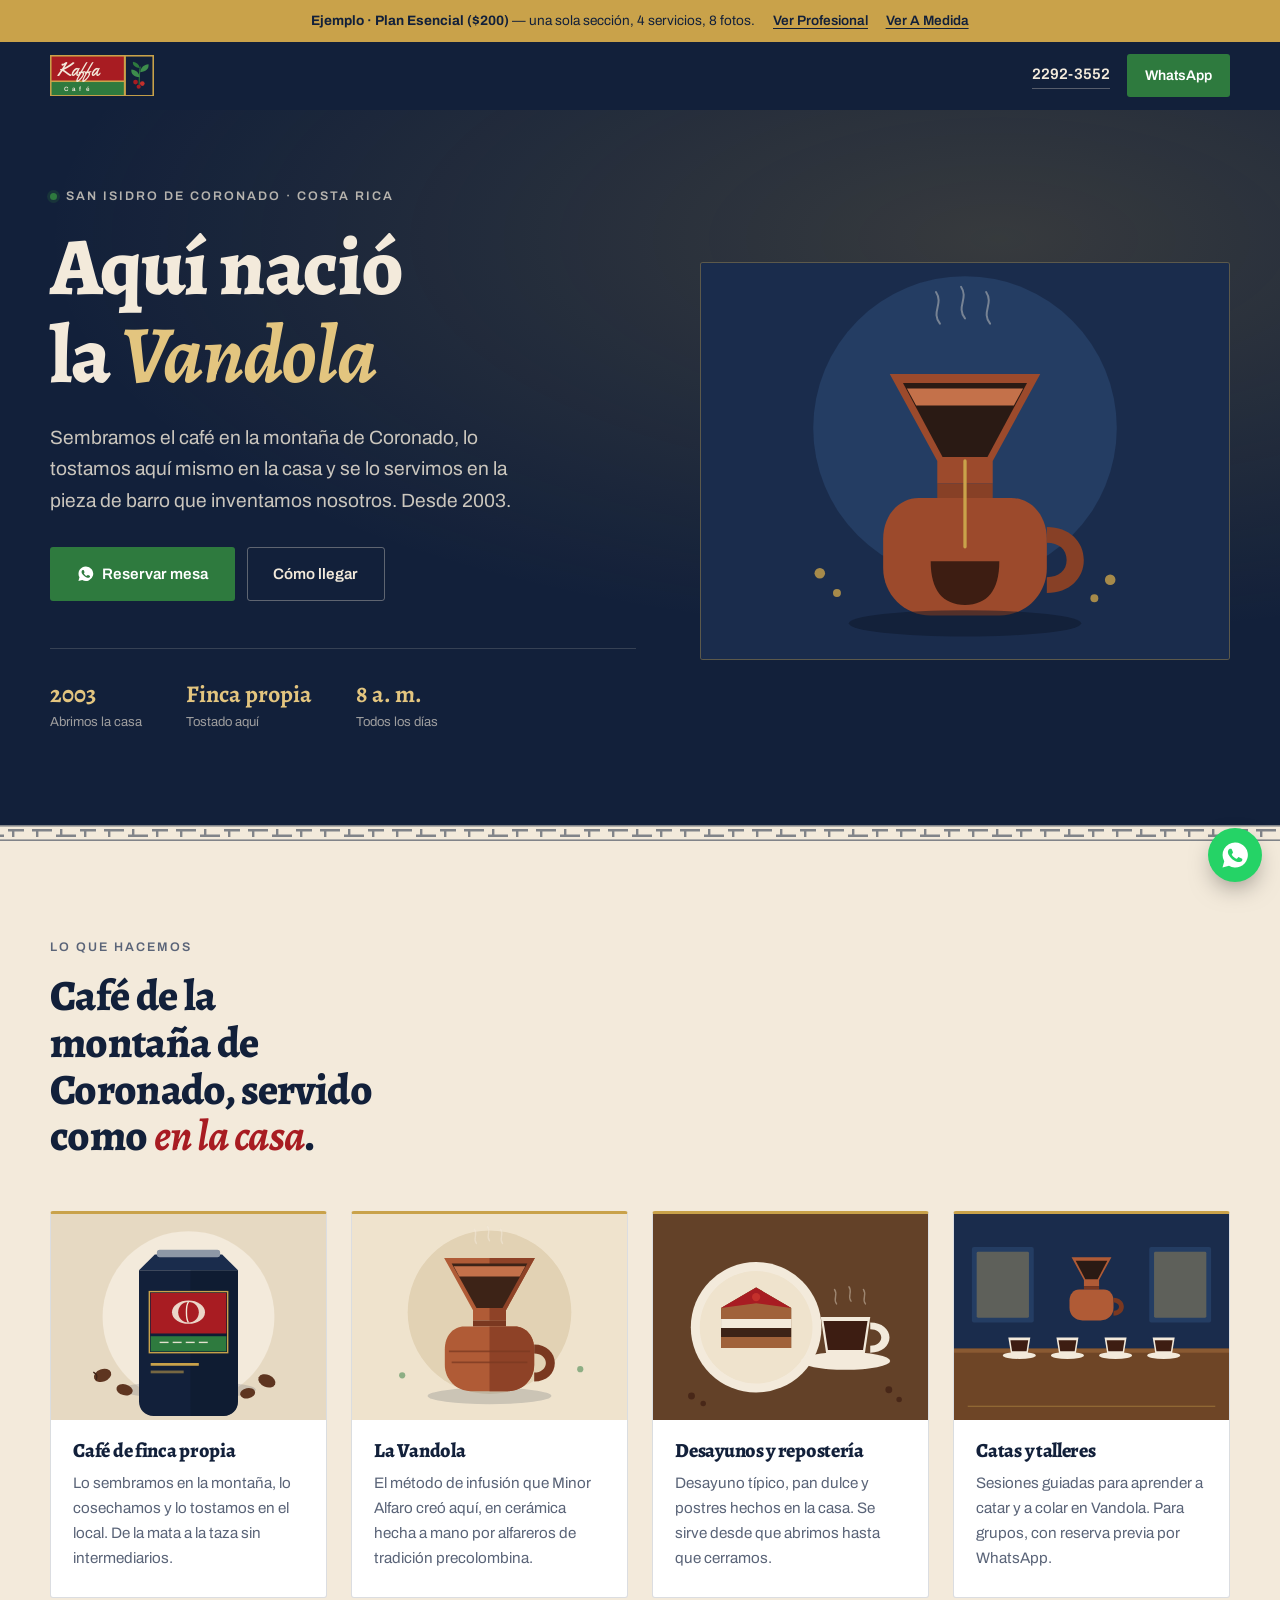
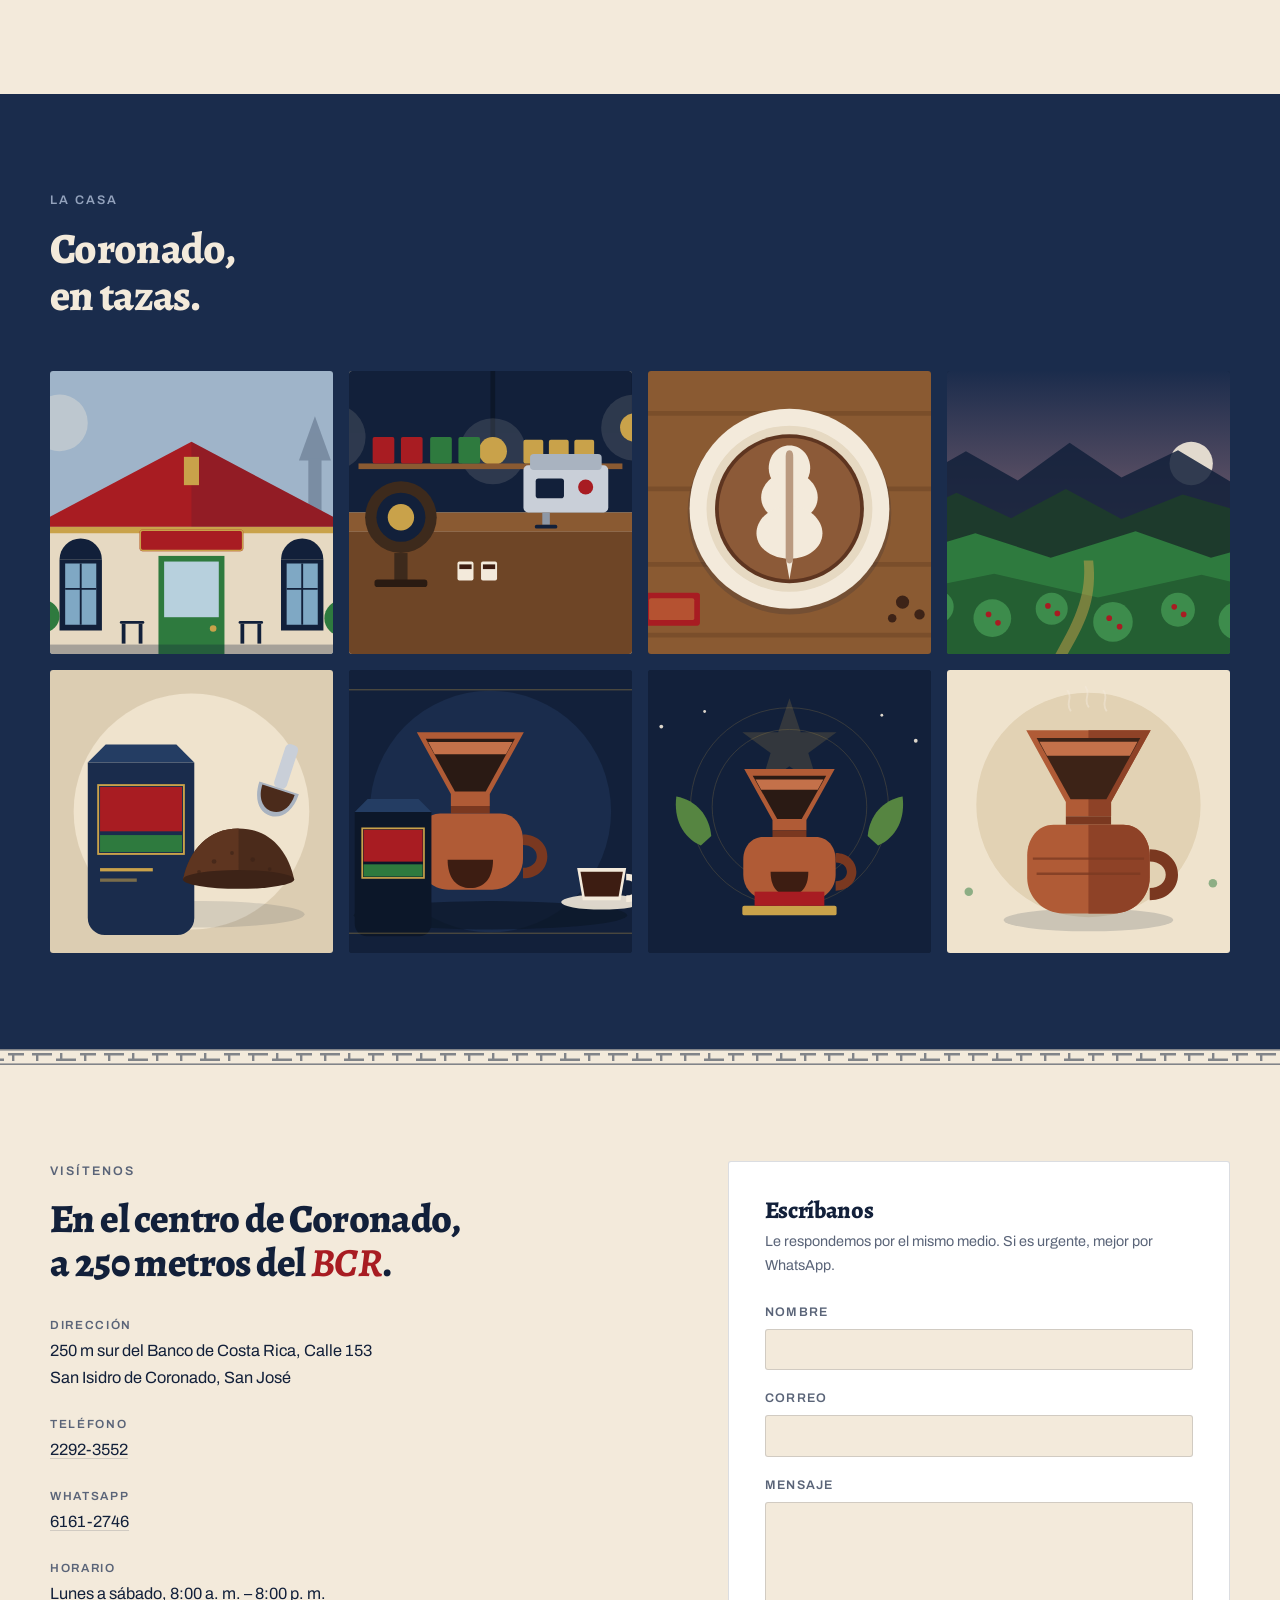
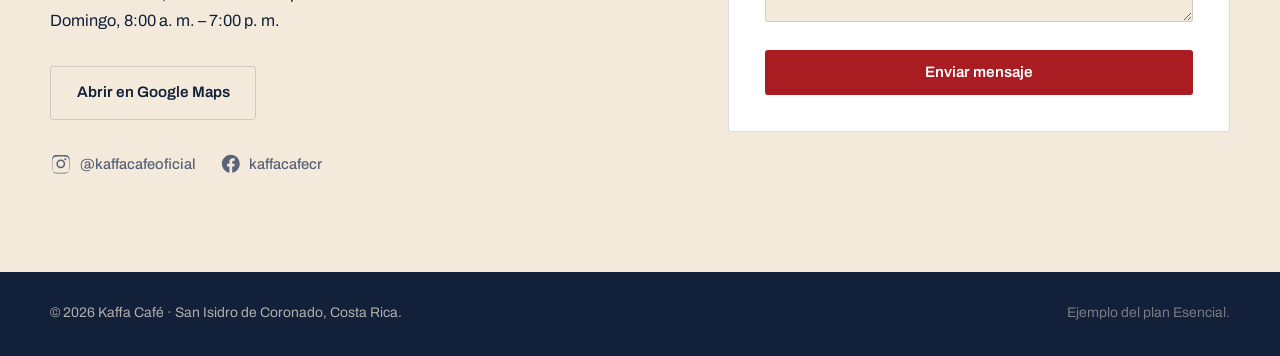
==== esencial/index.html @ 4588d56c "Sitio de Kaffa Café con las tres versiones por plan Sitio estático sin dependencias ni compilación p" ====
<!DOCTYPE html>
<html lang="es-CR">
<head>
<meta charset="utf-8">
<meta name="viewport" content="width=device-width, initial-scale=1">

<!-- ====== SEO técnico básico (lo que incluye el plan Esencial) ====== -->
<title>Kaffa Café — Café de especialidad en Coronado, Costa Rica</title>
<meta name="description" content="Kaffa Café, en el centro de San Isidro de Coronado desde 2003. Café de finca propia tostado en la casa, cuna de la Vandola. Horarios, ubicación y contacto.">
<meta name="theme-color" content="#12203A">
<link rel="canonical" href="https://kaffacaffe.netlify.app/esencial/">
<meta property="og:type" content="website">
<meta property="og:locale" content="es_CR">
<meta property="og:title" content="Kaffa Café — Coronado, Costa Rica">
<meta property="og:description" content="Café de especialidad de finca propia, tostado en la casa. Aquí nació la Vandola.">
<meta property="og:image" content="../assets/img/vandola-servicio.svg">
<link rel="icon" href="data:image/svg+xml,%3Csvg xmlns='http://www.w3.org/2000/svg' viewBox='0 0 64 64'%3E%3Crect width='64' height='64' fill='%23C9A24A'/%3E%3Crect x='3' y='3' width='58' height='34' fill='%23A81C22'/%3E%3Crect x='3' y='40' width='58' height='21' fill='%232E7A3E'/%3E%3Ccircle cx='32' cy='20' r='9' fill='%23F3EADB'/%3E%3Ccircle cx='32' cy='50' r='6' fill='%23F3EADB'/%3E%3C/svg%3E">

<link rel="preconnect" href="https://fonts.googleapis.com">
<link rel="preconnect" href="https://fonts.gstatic.com" crossorigin>
<link href="https://fonts.googleapis.com/css2?family=Alegreya:ital,wght@0,400;0,700;0,800;1,400;1,700&family=Archivo:wght@400;500;600;700&family=Yellowtail&display=swap" rel="stylesheet">
<link rel="stylesheet" href="estilos.css">
</head>
<body>

<a class="saltar" href="#contenido">Saltar al contenido</a>

<!-- ===========================================================
     AVISO DE DEMOSTRACIÓN
     Esto NO es parte del plan: es el rótulo que identifica esta
     página como el ejemplo del plan Esencial. Para entregarla de
     verdad, se borra este bloque <div class="aviso"> completo.
     =========================================================== -->
<div class="aviso">
  <span><b>Ejemplo · Plan Esencial ($200)</b> — una sola sección, 4 servicios, 8 fotos.</span>
  <span class="aviso__enlaces">
    <a href="../profesional/index.html">Ver Profesional</a>
    <a href="../index.html">Ver A Medida</a>
  </span>
</div>

<header class="cabecera">
  <div class="envoltura cabecera__caja">

    <a class="logo" href="#inicio" aria-label="Kaffa Café, inicio">
      <svg viewBox="0 0 400 160" xmlns="http://www.w3.org/2000/svg" role="img" aria-label="Kaffa Café">
        <rect width="400" height="160" fill="#C9A24A"/>
        <rect x="6" y="6" width="278" height="92" fill="#A81C22"/>
        <rect x="292" y="6" width="102" height="148" fill="#12203A"/>
        <rect x="6" y="104" width="278" height="50" fill="#2E7A3E"/>
        <text x="26" y="80" font-family="Yellowtail, cursive" font-size="72" fill="#F3EADB">Kaffa</text>
        <text x="52" y="139" font-family="Archivo, sans-serif" font-size="24" font-weight="600" letter-spacing="17" fill="#F3EADB">Café</text>
        <g transform="translate(343 80)">
          <path d="M0 44 C0 14 0 -10 4 -34" stroke="#2E7A3E" stroke-width="4" fill="none" stroke-linecap="round"/>
          <path d="M2 6 C-22 4 -32 -8 -30 -24 C-12 -22 0 -12 2 6Z" fill="#3D8C4C"/>
          <path d="M4 -14 C28 -16 38 -28 36 -44 C18 -42 6 -32 4 -14Z" fill="#3D8C4C"/>
          <path d="M2 -30 C-18 -32 -26 -42 -24 -54 C-10 -52 0 -44 2 -30Z" fill="#2E7A3E"/>
          <circle cx="-14" cy="24" r="9" fill="#A81C22"/>
          <circle cx="12" cy="30" r="9" fill="#C4302B"/>
          <circle cx="-2" cy="42" r="8" fill="#A81C22"/>
        </g>
      </svg>
    </a>

    <!-- Sin menú de navegación: el plan Esencial es una sola sección. -->
    <div class="cabecera__acciones">
      <a class="tel" href="tel:+50622923552">2292&#8209;3552</a>
      <a class="btn btn--verde btn--peque" href="https://wa.me/50661612746?text=Hola%20Kaffa%2C%20buenas.%20Quisiera%20informaci%C3%B3n." target="_blank" rel="noopener">WhatsApp</a>
    </div>

  </div>
</header>

<main id="contenido">
<section id="inicio" aria-labelledby="titulo-principal">

  <!-- ================= PORTADA ================= -->
  <div class="heroe">
    <div class="envoltura heroe__rejilla">

      <div class="heroe__texto">
        <p class="eyebrow"><span class="punto" aria-hidden="true"></span> San Isidro de Coronado · Costa Rica</p>
        <h1 id="titulo-principal">Aquí nació la <em>Vandola</em></h1>
        <p class="entrada">
          Sembramos el café en la montaña de Coronado, lo tostamos aquí mismo en la casa
          y se lo servimos en la pieza de barro que inventamos nosotros. Desde 2003.
        </p>

        <div class="acciones">
          <a class="btn btn--verde" href="https://wa.me/50661612746?text=Hola%20Kaffa%2C%20quiero%20reservar%20una%20mesa." target="_blank" rel="noopener">
            <svg class="ico" viewBox="0 0 24 24" aria-hidden="true"><path d="M12 2a10 10 0 0 0-8.6 15L2 22l5.2-1.4A10 10 0 1 0 12 2Zm5.8 14.2c-.2.7-1.2 1.3-1.9 1.4-.5.1-1.2.2-3.5-.7-2.9-1.2-4.8-4.2-5-4.4-.1-.2-1.1-1.5-1.1-2.9 0-1.4.7-2 1-2.3.2-.3.6-.4.8-.4h.6c.2 0 .4 0 .7.5l.9 2.2c.1.2.1.4 0 .6l-.4.6-.3.3c-.1.2-.3.3-.1.6.1.3.7 1.2 1.5 1.9 1 .9 1.8 1.2 2.1 1.3.2.1.4.1.6-.1l.9-1c.2-.2.3-.2.6-.1l2.1 1c.3.1.5.2.5.4.1.1.1.8-.1 1.5Z"/></svg>
            Reservar mesa
          </a>
          <a class="btn btn--linea" href="#contacto">Cómo llegar</a>
        </div>

        <ul class="sellos">
          <li><b>2003</b><span>Abrimos la casa</span></li>
          <li><b>Finca propia</b><span>Tostado aquí</span></li>
          <li><b>8&nbsp;a.&nbsp;m.</b><span>Todos los días</span></li>
        </ul>
      </div>

      <figure class="heroe__foto">
        <img src="../assets/img/vandola-servicio.svg" alt="Vandola de barro sirviendo café recién colado" width="800" height="600">
      </figure>

    </div>
  </div>

  <span class="greca" aria-hidden="true"></span>

  <!-- ================= 4 SERVICIOS ================= -->
  <div class="bloque">
    <div class="envoltura">
      <header class="bloque__intro">
        <p class="eyebrow">Lo que hacemos</p>
        <h2>Café de la montaña de Coronado, servido como <em>en la casa</em>.</h2>
      </header>

      <div class="servicios">

        <article class="servicio">
          <figure><img src="../assets/img/grano.svg" alt="Grano de café de la finca de Kaffa" width="400" height="300" loading="lazy"></figure>
          <h3>Café de finca propia</h3>
          <p>Lo sembramos en la montaña, lo cosechamos y lo tostamos en el local. De la mata a la taza sin intermediarios.</p>
        </article>

        <article class="servicio">
          <figure><img src="../assets/img/vandola-producto.svg" alt="Vandola de barro hecha a mano" width="400" height="300" loading="lazy"></figure>
          <h3>La Vandola</h3>
          <p>El método de infusión que Minor Alfaro creó aquí, en cerámica hecha a mano por alfareros de tradición precolombina.</p>
        </article>

        <article class="servicio">
          <figure><img src="../assets/img/reposteria.svg" alt="Repostería casera de Kaffa Café" width="400" height="300" loading="lazy"></figure>
          <h3>Desayunos y repostería</h3>
          <p>Desayuno típico, pan dulce y postres hechos en la casa. Se sirve desde que abrimos hasta que cerramos.</p>
        </article>

        <article class="servicio">
          <figure><img src="../assets/img/cata.svg" alt="Cata de café guiada en Kaffa" width="400" height="300" loading="lazy"></figure>
          <h3>Catas y talleres</h3>
          <p>Sesiones guiadas para aprender a catar y a colar en Vandola. Para grupos, con reserva previa por WhatsApp.</p>
        </article>

      </div>
    </div>
  </div>

  <!-- ================= GALERÍA (8 FOTOS) ================= -->
  <div class="bloque bloque--noche">
    <div class="envoltura">
      <header class="bloque__intro">
        <p class="eyebrow">La casa</p>
        <h2>Coronado, en tazas.</h2>
      </header>

      <!-- Galería simple: cuadrícula de 8 fotos, sin visor ampliado. -->
      <div class="galeria">
        <figure><img src="../assets/img/fachada.svg" alt="Fachada de Kaffa Café en el centro de Coronado" width="600" height="600" loading="lazy"></figure>
        <figure><img src="../assets/img/barra.svg" alt="La barra de Kaffa Café" width="600" height="600" loading="lazy"></figure>
        <figure><img src="../assets/img/taza.svg" alt="Taza de café servida" width="600" height="600" loading="lazy"></figure>
        <figure><img src="../assets/img/cafetal.svg" alt="El cafetal en la montaña de Coronado" width="600" height="600" loading="lazy"></figure>
        <figure><img src="../assets/img/molido.svg" alt="Café recién molido" width="600" height="600" loading="lazy"></figure>
        <figure><img src="../assets/img/kit.svg" alt="Kit completo de Vandola" width="600" height="600" loading="lazy"></figure>
        <figure><img src="../assets/img/torneo.svg" alt="Campeonato nacional de Vandola" width="600" height="600" loading="lazy"></figure>
        <figure><img src="../assets/img/vandola-producto.svg" alt="Vandola de barro terminada" width="600" height="600" loading="lazy"></figure>
      </div>
    </div>
  </div>

  <span class="greca" aria-hidden="true"></span>

  <!-- ================= CONTACTO ================= -->
  <div class="bloque" id="contacto">
    <div class="envoltura contacto">

      <div class="contacto__datos">
        <p class="eyebrow">Visítenos</p>
        <h2>En el centro de Coronado, a 250 metros del <em>BCR</em>.</h2>

        <dl class="datos">
          <dt>Dirección</dt>
          <dd>250 m sur del Banco de Costa Rica, Calle 153<br>San Isidro de Coronado, San José</dd>

          <dt>Teléfono</dt>
          <dd><a href="tel:+50622923552">2292-3552</a></dd>

          <dt>WhatsApp</dt>
          <dd><a href="https://wa.me/50661612746?text=Hola%20Kaffa%2C%20buenas.%20Quisiera%20informaci%C3%B3n." target="_blank" rel="noopener">6161-2746</a></dd>

          <dt>Horario</dt>
          <dd>Lunes a sábado, 8:00 a.&nbsp;m. – 8:00 p.&nbsp;m.<br>Domingo, 8:00 a.&nbsp;m. – 7:00 p.&nbsp;m.</dd>
        </dl>

        <div class="acciones">
          <a class="btn btn--linea" href="https://www.google.com/maps/search/?api=1&query=Kaffa+Caf%C3%A9+San+Isidro+de+Coronado" target="_blank" rel="noopener">Abrir en Google Maps</a>
        </div>

        <div class="redes">
          <a href="https://www.instagram.com/kaffacafeoficial/" target="_blank" rel="noopener" aria-label="Instagram de Kaffa Café">
            <svg viewBox="0 0 24 24" aria-hidden="true"><path d="M12 2.2c3.2 0 3.6 0 4.9.1 1.2.1 1.8.2 2.2.4.6.2 1 .5 1.4.9.4.4.7.8.9 1.4.2.4.4 1 .4 2.2.1 1.3.1 1.7.1 4.9s0 3.6-.1 4.9c-.1 1.2-.2 1.8-.4 2.2-.2.6-.5 1-.9 1.4-.4.4-.8.7-1.4.9-.4.2-1 .4-2.2.4-1.3.1-1.7.1-4.9.1s-3.6 0-4.9-.1c-1.2-.1-1.8-.2-2.2-.4-.6-.2-1-.5-1.4-.9-.4-.4-.7-.8-.9-1.4-.2-.4-.4-1-.4-2.2C2.2 15.6 2.2 15.2 2.2 12s0-3.6.1-4.9c.1-1.2.2-1.8.4-2.2.2-.6.5-1 .9-1.4.4-.4.8-.7 1.4-.9.4-.2 1-.4 2.2-.4 1.3-.1 1.7-.1 4.8-.1Zm0 1.8c-3.1 0-3.5 0-4.7.1-1.1.05-1.7.2-2.1.35-.5.2-.9.45-1.3.85-.4.4-.65.8-.85 1.3-.15.4-.3 1-.35 2.1-.1 1.2-.1 1.6-.1 4.7s0 3.5.1 4.7c.05 1.1.2 1.7.35 2.1.2.5.45.9.85 1.3.4.4.8.65 1.3.85.4.15 1 .3 2.1.35 1.2.1 1.6.1 4.7.1s3.5 0 4.7-.1c1.1-.05 1.7-.2 2.1-.35.5-.2.9-.45 1.3-.85.4-.4.65-.8.85-1.3.15-.4.3-1 .35-2.1.1-1.2.1-1.6.1-4.7s0-3.5-.1-4.7c-.05-1.1-.2-1.7-.35-2.1-.2-.5-.45-.9-.85-1.3-.4-.4-.8-.65-1.3-.85-.4-.15-1-.3-2.1-.35-1.2-.1-1.6-.1-4.7-.1Zm0 3.1a4.9 4.9 0 1 1 0 9.8 4.9 4.9 0 0 1 0-9.8Zm0 8.08a3.18 3.18 0 1 0 0-6.36 3.18 3.18 0 0 0 0 6.36Zm6.24-8.28a1.14 1.14 0 1 1-2.28 0 1.14 1.14 0 0 1 2.28 0Z"/></svg>
            <span>@kaffacafeoficial</span>
          </a>
          <a href="https://www.facebook.com/kaffacafecr" target="_blank" rel="noopener" aria-label="Facebook de Kaffa Café">
            <svg viewBox="0 0 24 24" aria-hidden="true"><path d="M22 12a10 10 0 1 0-11.56 9.88v-6.99H7.9V12h2.54V9.8c0-2.51 1.5-3.9 3.78-3.9 1.1 0 2.24.2 2.24.2v2.46h-1.26c-1.24 0-1.63.77-1.63 1.56V12h2.78l-.45 2.89h-2.33v6.99A10 10 0 0 0 22 12Z"/></svg>
            <span>kaffacafecr</span>
          </a>
        </div>
      </div>

      <!-- Formulario de contacto simple. Netlify lo detecta solo al publicar. -->
      <div class="contacto__forma">
        <h3>Escríbanos</h3>
        <p class="nota">Le respondemos por el mismo medio. Si es urgente, mejor por WhatsApp.</p>

        <form name="contacto" method="POST" data-netlify="true" netlify-honeypot="bot-field">
          <input type="hidden" name="form-name" value="contacto">
          <p class="oculto"><label>No llenar este campo: <input name="bot-field"></label></p>

          <label for="nombre">Nombre</label>
          <input id="nombre" name="nombre" type="text" autocomplete="name" required>

          <label for="correo">Correo</label>
          <input id="correo" name="correo" type="email" autocomplete="email" required>

          <label for="mensaje">Mensaje</label>
          <textarea id="mensaje" name="mensaje" rows="5" required></textarea>

          <button class="btn btn--rojo" type="submit">Enviar mensaje</button>
        </form>
      </div>

    </div>
  </div>

</section>
</main>

<footer class="pie">
  <div class="envoltura pie__caja">
    <span>© <span id="anio">2026</span> Kaffa Café · San Isidro de Coronado, Costa Rica.</span>
    <span class="pie__nota">Ejemplo del plan Esencial.</span>
  </div>
</footer>

<a class="flotante" href="https://wa.me/50661612746?text=Hola%20Kaffa%2C%20buenas.%20Quisiera%20informaci%C3%B3n." target="_blank" rel="noopener" aria-label="Escribir por WhatsApp">
  <svg viewBox="0 0 24 24" aria-hidden="true"><path d="M12 2a10 10 0 0 0-8.6 15L2 22l5.2-1.4A10 10 0 1 0 12 2Zm5.8 14.2c-.2.7-1.2 1.3-1.9 1.4-.5.1-1.2.2-3.5-.7-2.9-1.2-4.8-4.2-5-4.4-.1-.2-1.1-1.5-1.1-2.9 0-1.4.7-2 1-2.3.2-.3.6-.4.8-.4h.6c.2 0 .4 0 .7.5l.9 2.2c.1.2.1.4 0 .6l-.4.6-.3.3c-.1.2-.3.3-.1.6.1.3.7 1.2 1.5 1.9 1 .9 1.8 1.2 2.1 1.3.2.1.4.1.6-.1l.9-1c.2-.2.3-.2.6-.1l2.1 1c.3.1.5.2.5.4.1.1.1.8-.1 1.5Z"/></svg>
</a>

<script>document.getElementById('anio').textContent = new Date().getFullYear();</script>

</body>
</html>
---- esencial/estilos.css ----
/* ===========================================================
   KAFFA CAFÉ — Ejemplo del plan Esencial ($200)
   Una sola sección · 4 servicios · 8 fotos · formulario simple.
   Misma marca que el sitio completo, alcance reducido.
   =========================================================== */

/* ---------- 1. Tokens ---------- */
:root {
  --rojo:        #A81C22;
  --rojo-vivo:   #C4302B;
  --verde:       #2E7A3E;
  --noche:       #12203A;
  --noche-2:     #1A2C4C;
  --arena:       #C9A24A;
  --arena-claro: #E3C57F;
  --crema:       #F3EADB;
  --crema-2:     #E6D9C2;

  --fondo:       var(--crema);
  --tinta:       var(--noche);
  --tinta-suave: #5A6478;
  --acento:      var(--rojo);
  --linea:       rgba(18, 32, 58, .15);

  --ancho:       1180px;
  --radio:       3px;
  --bloque:      clamp(3.75rem, 7.5vw, 6.5rem);

  --marca:   "Yellowtail", "Brush Script MT", cursive;
  --display: "Alegreya", "Iowan Old Style", "Palatino Linotype", Georgia, serif;
  --texto:   "Archivo", "Helvetica Neue", Arial, system-ui, sans-serif;

  --ease: cubic-bezier(.22, .61, .36, 1);

  /* Greca chorotega: la misma banda geométrica del sitio completo. */
  --greca: url("data:image/svg+xml,%3Csvg xmlns='http://www.w3.org/2000/svg' width='72' height='16' viewBox='0 0 72 16'%3E%3Cg fill='%23000'%3E%3Crect x='0' y='0' width='72' height='1.6'/%3E%3Crect x='0' y='14.4' width='72' height='1.6'/%3E%3Cpath d='M4 4h20v2.4H10.4V12H8V6.4H4z'/%3E%3Cpath d='M28 12h20V9.6H34.4V4H32v5.6h-4z'/%3E%3Cpath d='M52 4h16v2.4H58.4V12H56V6.4h-4z'/%3E%3C/g%3E%3C/svg%3E");
}

/* ---------- 2. Base ---------- */
*, *::before, *::after { box-sizing: border-box; }

html { scroll-behavior: smooth; -webkit-text-size-adjust: 100%; }

body {
  margin: 0;
  background: var(--fondo);
  color: var(--tinta);
  font-family: var(--texto);
  font-size: 1.0625rem;
  line-height: 1.65;
  -webkit-font-smoothing: antialiased;
}

/* height:auto anula el atributo height="" del HTML, para que mande el aspect-ratio. */
img { max-width: 100%; display: block; height: auto; }

a { color: inherit; }

h1, h2, h3 {
  font-family: var(--display);
  font-weight: 800;
  line-height: 1.08;
  letter-spacing: -.015em;
  margin: 0;
  text-wrap: balance;
}
h1 em, h2 em { font-style: italic; color: var(--acento); font-weight: 700; }

p { margin: 0 0 1.1rem; }
p:last-child { margin-bottom: 0; }

:focus-visible {
  outline: 3px solid var(--arena);
  outline-offset: 3px;
  border-radius: 2px;
}

.saltar {
  position: absolute; left: -9999px;
  background: var(--noche); color: var(--crema);
  padding: .8rem 1.2rem; z-index: 100; font-weight: 600;
}
.saltar:focus { left: 1rem; top: 1rem; }

.envoltura {
  width: min(100% - 2.5rem, var(--ancho));
  margin-inline: auto;
}

.eyebrow {
  font-size: .78rem;
  font-weight: 600;
  letter-spacing: .16em;
  text-transform: uppercase;
  color: var(--tinta-suave);
  margin: 0 0 1rem;
  /* flex-start para que el punto quede en la primera línea si el texto envuelve. */
  display: flex; align-items: flex-start; gap: .55rem;
}
.punto {
  width: 7px; height: 7px; border-radius: 50%;
  background: var(--verde);
  box-shadow: 0 0 0 3px rgba(46, 122, 62, .22);
  flex: none;
  margin-top: .5em;
}

.greca {
  display: block; height: 16px;
  background: var(--noche);
  -webkit-mask: var(--greca) repeat-x center / auto 16px;
          mask: var(--greca) repeat-x center / auto 16px;
  opacity: .5;
}

/* ---------- 3. Botones ---------- */
.btn {
  display: inline-flex; align-items: center; justify-content: center; gap: .5rem;
  padding: .85rem 1.6rem;
  border: 1px solid transparent;
  border-radius: var(--radio);
  font-family: var(--texto);
  font-size: .95rem;
  font-weight: 600;
  text-decoration: none;
  cursor: pointer;
  transition: transform .18s var(--ease), background-color .18s var(--ease), border-color .18s var(--ease);
}
.btn:hover { transform: translateY(-2px); }
.btn--peque { padding: .55rem 1.05rem; font-size: .875rem; }

.btn--verde { background: var(--verde); color: #fff; }
.btn--verde:hover { background: #276b35; }

.btn--rojo { background: var(--rojo); color: #fff; }
.btn--rojo:hover { background: var(--rojo-vivo); }

.btn--linea {
  background: transparent;
  border-color: var(--linea);
  color: var(--tinta);
}
.btn--linea:hover { border-color: var(--tinta); }

.ico { width: 1.15em; height: 1.15em; fill: currentColor; flex: none; }

/* ---------- 4. Aviso de demostración (se borra al entregar) ---------- */
.aviso {
  background: var(--arena);
  color: var(--noche);
  font-size: .85rem;
  display: flex; flex-wrap: wrap; align-items: center; justify-content: center;
  gap: .4rem 1.1rem;
  padding: .6rem 1.25rem;
  text-align: center;
}
.aviso__enlaces { display: inline-flex; gap: 1.1rem; }
.aviso a { font-weight: 600; text-underline-offset: 3px; }

/* ---------- 5. Cabecera ---------- */
.cabecera {
  background: var(--noche);
  color: var(--crema);
  position: sticky; top: 0; z-index: 50;
}
.cabecera__caja {
  display: flex; align-items: center; justify-content: space-between; gap: 1rem;
  min-height: 68px;
}
.logo { display: block; line-height: 0; }
.logo svg { width: 104px; height: auto; }

.cabecera__acciones { display: flex; align-items: center; gap: 1.1rem; }
.tel {
  font-weight: 600; font-size: .95rem; text-decoration: none;
  color: var(--crema);
  border-bottom: 1px solid rgba(243, 234, 219, .3);
  padding-bottom: 1px;
}
.tel:hover { border-color: var(--arena); }

/* ---------- 6. Portada ---------- */
.heroe {
  background:
    radial-gradient(120% 90% at 78% 18%, rgba(201, 162, 74, .20), transparent 62%),
    var(--noche);
  color: var(--crema);
  padding: clamp(3rem, 6vw, 5.5rem) 0 clamp(3.5rem, 7vw, 6rem);
  overflow: hidden;
}
.heroe__rejilla {
  display: grid;
  grid-template-columns: 1.05fr .95fr;
  gap: clamp(2rem, 5vw, 4.5rem);
  align-items: center;
}
.heroe .eyebrow { color: rgba(243, 234, 219, .72); }

.heroe h1 {
  font-size: clamp(2.9rem, 7vw, 5.1rem);
  margin-bottom: 1.4rem;
}
.heroe h1 em { color: var(--arena-claro); }

.entrada {
  font-size: clamp(1.05rem, 1.5vw, 1.2rem);
  color: rgba(243, 234, 219, .82);
  max-width: 46ch;
}

.acciones { display: flex; flex-wrap: wrap; gap: .75rem; margin-top: 1.9rem; }
.heroe .btn--linea { color: var(--crema); border-color: rgba(243, 234, 219, .34); }
.heroe .btn--linea:hover { border-color: var(--arena); }

.sellos {
  display: flex; flex-wrap: wrap; gap: 1.75rem 2.75rem;
  list-style: none; margin: 2.9rem 0 0; padding: 2rem 0 0;
  border-top: 1px solid rgba(243, 234, 219, .16);
}
.sellos b {
  display: block;
  font-family: var(--display);
  font-size: 1.5rem;
  color: var(--arena-claro);
  line-height: 1.1;
}
.sellos span { font-size: .82rem; color: rgba(243, 234, 219, .62); }

.heroe__foto { margin: 0; }
.heroe__foto img {
  width: 100%;
  aspect-ratio: 4 / 3;
  object-fit: cover;
  background: var(--noche-2);
  border-radius: var(--radio);
  border: 1px solid rgba(201, 162, 74, .38);
}

/* ---------- 7. Bloques ---------- */
.bloque { padding: var(--bloque) 0; }
.bloque--noche {
  background: var(--noche-2);
  color: var(--crema);
  --tinta-suave: #93A2BC;
  --acento: var(--arena);
}

.bloque__intro { max-width: 34ch; margin-bottom: clamp(2.25rem, 4vw, 3.25rem); }
.bloque__intro h2 { font-size: clamp(1.85rem, 3.6vw, 2.7rem); }

/* ---------- 8. Servicios (4) ---------- */
.servicios {
  display: grid;
  grid-template-columns: repeat(4, 1fr);
  gap: 1.5rem;
}
.servicio {
  background: #fff;
  border: 1px solid var(--linea);
  border-top: 3px solid var(--arena);
  border-radius: var(--radio);
  padding: 0 0 1.6rem;
  transition: transform .22s var(--ease), box-shadow .22s var(--ease);
}
.servicio:hover {
  transform: translateY(-4px);
  box-shadow: 0 14px 34px -18px rgba(18, 32, 58, .45);
}
.servicio figure { margin: 0 0 1.25rem; }
.servicio img {
  width: 100%; aspect-ratio: 4 / 3; object-fit: cover;
  background: var(--crema-2);
}
.servicio h3 {
  font-size: 1.25rem;
  margin: 0 1.4rem .55rem;
}
.servicio p {
  margin: 0 1.4rem;
  font-size: .95rem;
  color: var(--tinta-suave);
}

/* ---------- 9. Galería (8 fotos) ---------- */
.galeria {
  display: grid;
  grid-template-columns: repeat(4, 1fr);
  gap: 1rem;
}
.galeria figure { margin: 0; overflow: hidden; border-radius: var(--radio); }
.galeria img {
  width: 100%; aspect-ratio: 1 / 1; object-fit: cover;
  background: var(--noche);
  transition: transform .4s var(--ease);
}
.galeria figure:hover img { transform: scale(1.05); }

/* ---------- 10. Contacto ---------- */
.contacto {
  display: grid;
  grid-template-columns: 1.1fr .9fr;
  gap: clamp(2.5rem, 5vw, 4.5rem);
  align-items: start;
}
.contacto h2 { font-size: clamp(1.85rem, 3.4vw, 2.5rem); margin-bottom: 2rem; }

.datos { margin: 0 0 1.9rem; display: grid; gap: .2rem; }
.datos dt {
  font-size: .74rem; font-weight: 600;
  letter-spacing: .14em; text-transform: uppercase;
  color: var(--tinta-suave);
  margin-top: 1.2rem;
}
.datos dt:first-child { margin-top: 0; }
.datos dd { margin: 0; font-size: 1.02rem; }
.datos a { text-decoration: none; border-bottom: 1px solid var(--linea); }
.datos a:hover { border-color: var(--acento); color: var(--acento); }

.redes { display: flex; flex-wrap: wrap; gap: 1.5rem; margin-top: 2rem; }
.redes a {
  display: inline-flex; align-items: center; gap: .5rem;
  text-decoration: none; font-size: .92rem; font-weight: 500;
  color: var(--tinta-suave);
}
.redes svg { width: 1.35rem; height: 1.35rem; fill: currentColor; }
.redes a:hover { color: var(--acento); }

/* Formulario */
.contacto__forma {
  background: #fff;
  border: 1px solid var(--linea);
  border-radius: var(--radio);
  padding: clamp(1.6rem, 3vw, 2.25rem);
}
.contacto__forma h3 { font-size: 1.5rem; margin-bottom: .4rem; }
.nota { font-size: .9rem; color: var(--tinta-suave); margin-bottom: 1.5rem; }

.contacto__forma label {
  display: block;
  font-size: .78rem; font-weight: 600;
  letter-spacing: .1em; text-transform: uppercase;
  color: var(--tinta-suave);
  margin-bottom: .4rem;
}
.contacto__forma input,
.contacto__forma textarea {
  width: 100%;
  font-family: var(--texto); font-size: 1rem;
  color: var(--tinta);
  background: var(--crema);
  border: 1px solid var(--linea);
  border-radius: var(--radio);
  padding: .7rem .85rem;
  margin-bottom: 1.15rem;
  transition: border-color .18s var(--ease), background-color .18s var(--ease);
}
.contacto__forma input:focus,
.contacto__forma textarea:focus { background: #fff; border-color: var(--arena); }
.contacto__forma textarea { resize: vertical; min-height: 120px; }
.contacto__forma .btn { width: 100%; }

.oculto { position: absolute; left: -9999px; }

/* ---------- 11. Pie ---------- */
.pie {
  background: var(--noche);
  color: rgba(243, 234, 219, .7);
  font-size: .87rem;
  padding: 1.9rem 0;
}
.pie__caja { display: flex; flex-wrap: wrap; gap: .5rem 1.5rem; justify-content: space-between; }
.pie__nota { color: rgba(243, 234, 219, .45); }

/* ---------- 12. Botón flotante de WhatsApp ---------- */
.flotante {
  position: fixed; right: 1.15rem; bottom: 1.15rem; z-index: 60;
  width: 54px; height: 54px; border-radius: 50%;
  background: #25D366;
  display: grid; place-items: center;
  box-shadow: 0 10px 26px -8px rgba(0, 0, 0, .5);
  transition: transform .2s var(--ease);
}
.flotante svg { width: 30px; height: 30px; fill: #fff; }
.flotante:hover { transform: scale(1.08); }

/* ---------- 13. Responsive ---------- */
@media (max-width: 1000px) {
  .servicios { grid-template-columns: repeat(2, 1fr); }
}

@media (max-width: 860px) {
  .heroe__rejilla { grid-template-columns: 1fr; }
  .heroe__foto { order: -1; max-width: 420px; }
  .contacto { grid-template-columns: 1fr; }
}

@media (max-width: 620px) {
  body { font-size: 1rem; }
  .galeria { grid-template-columns: repeat(2, 1fr); gap: .6rem; }
  .servicios { grid-template-columns: 1fr; gap: 1.1rem; }
  .tel { display: none; }
  .sellos { gap: 1.25rem 2rem; }
  .aviso { font-size: .78rem; }
}

/* ---------- 14. Preferencias del sistema ---------- */
@media (prefers-reduced-motion: reduce) {
  html { scroll-behavior: auto; }
  *, *::before, *::after {
    animation-duration: .01ms !important;
    transition-duration: .01ms !important;
  }
}

@media print {
  .aviso, .flotante, .cabecera__acciones, .contacto__forma, .galeria { display: none; }
  body { background: #fff; color: #000; }
  .heroe { background: #fff; color: #000; }
}
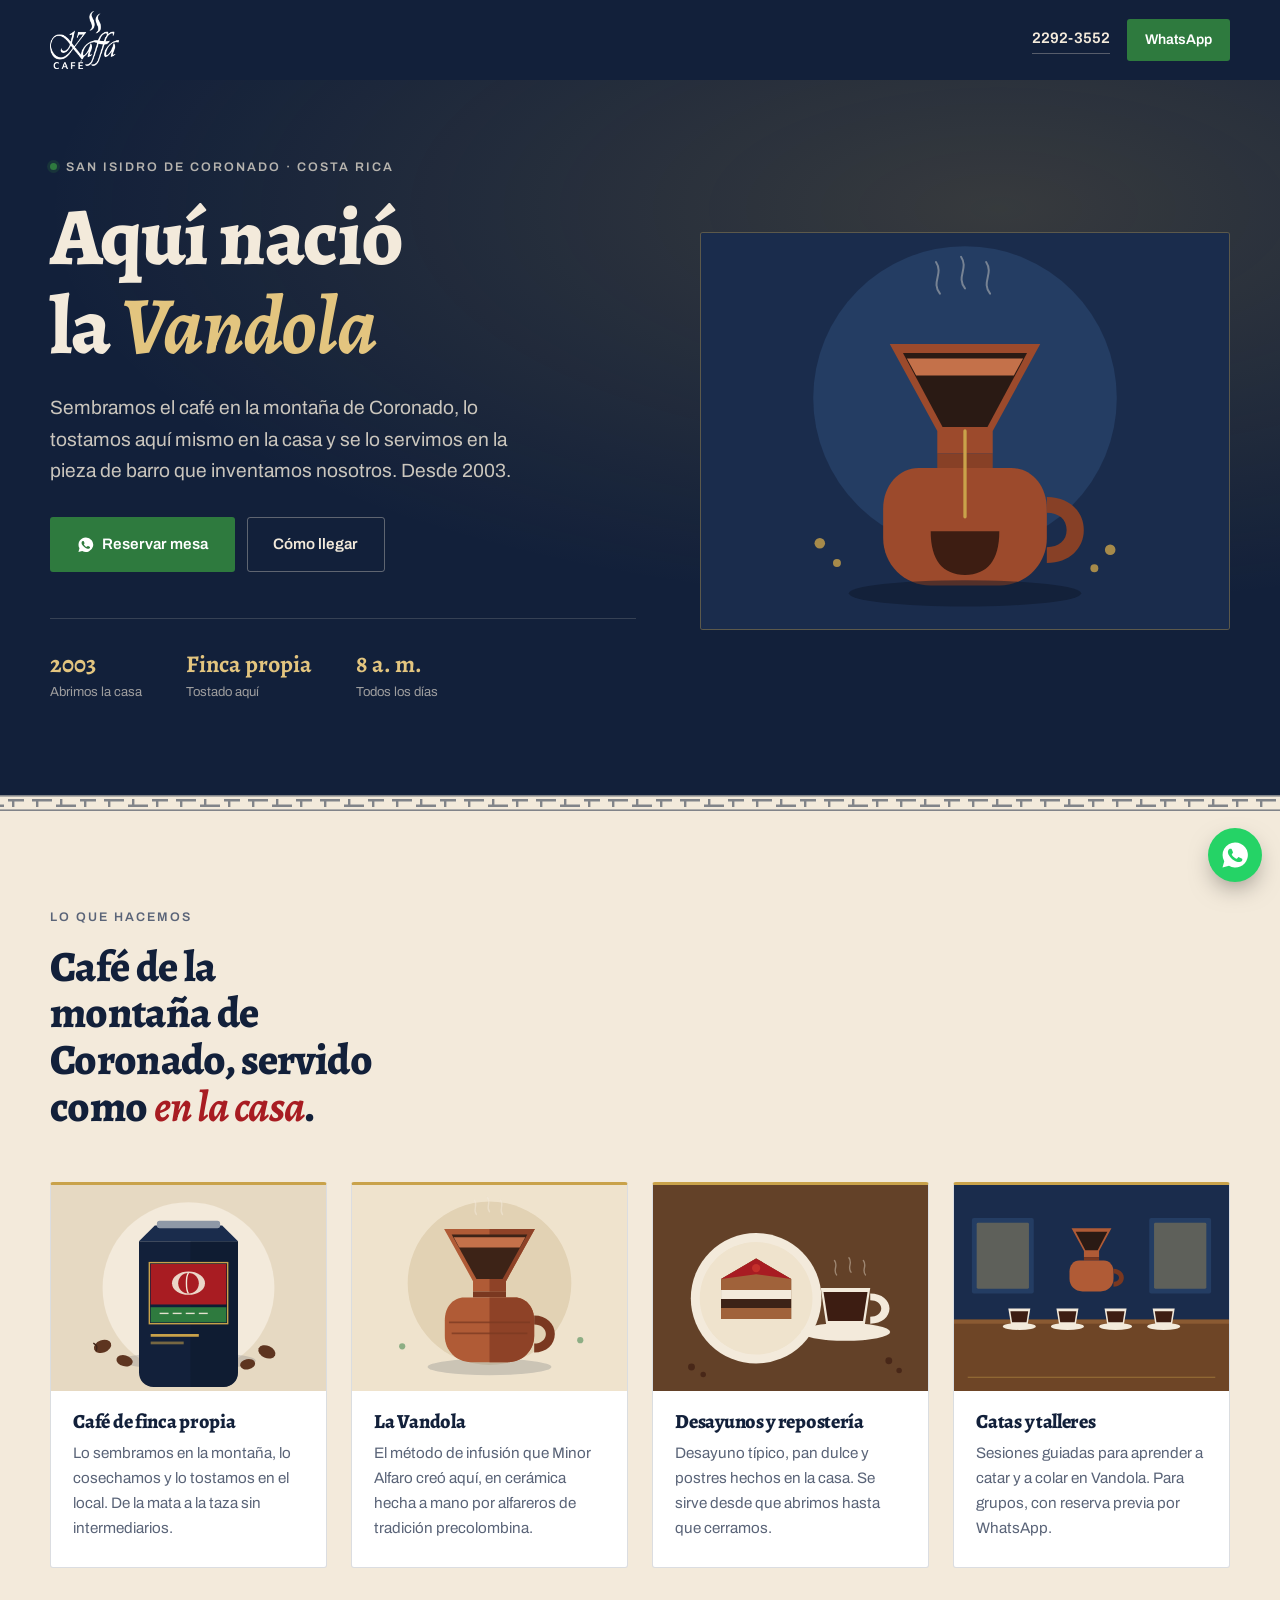
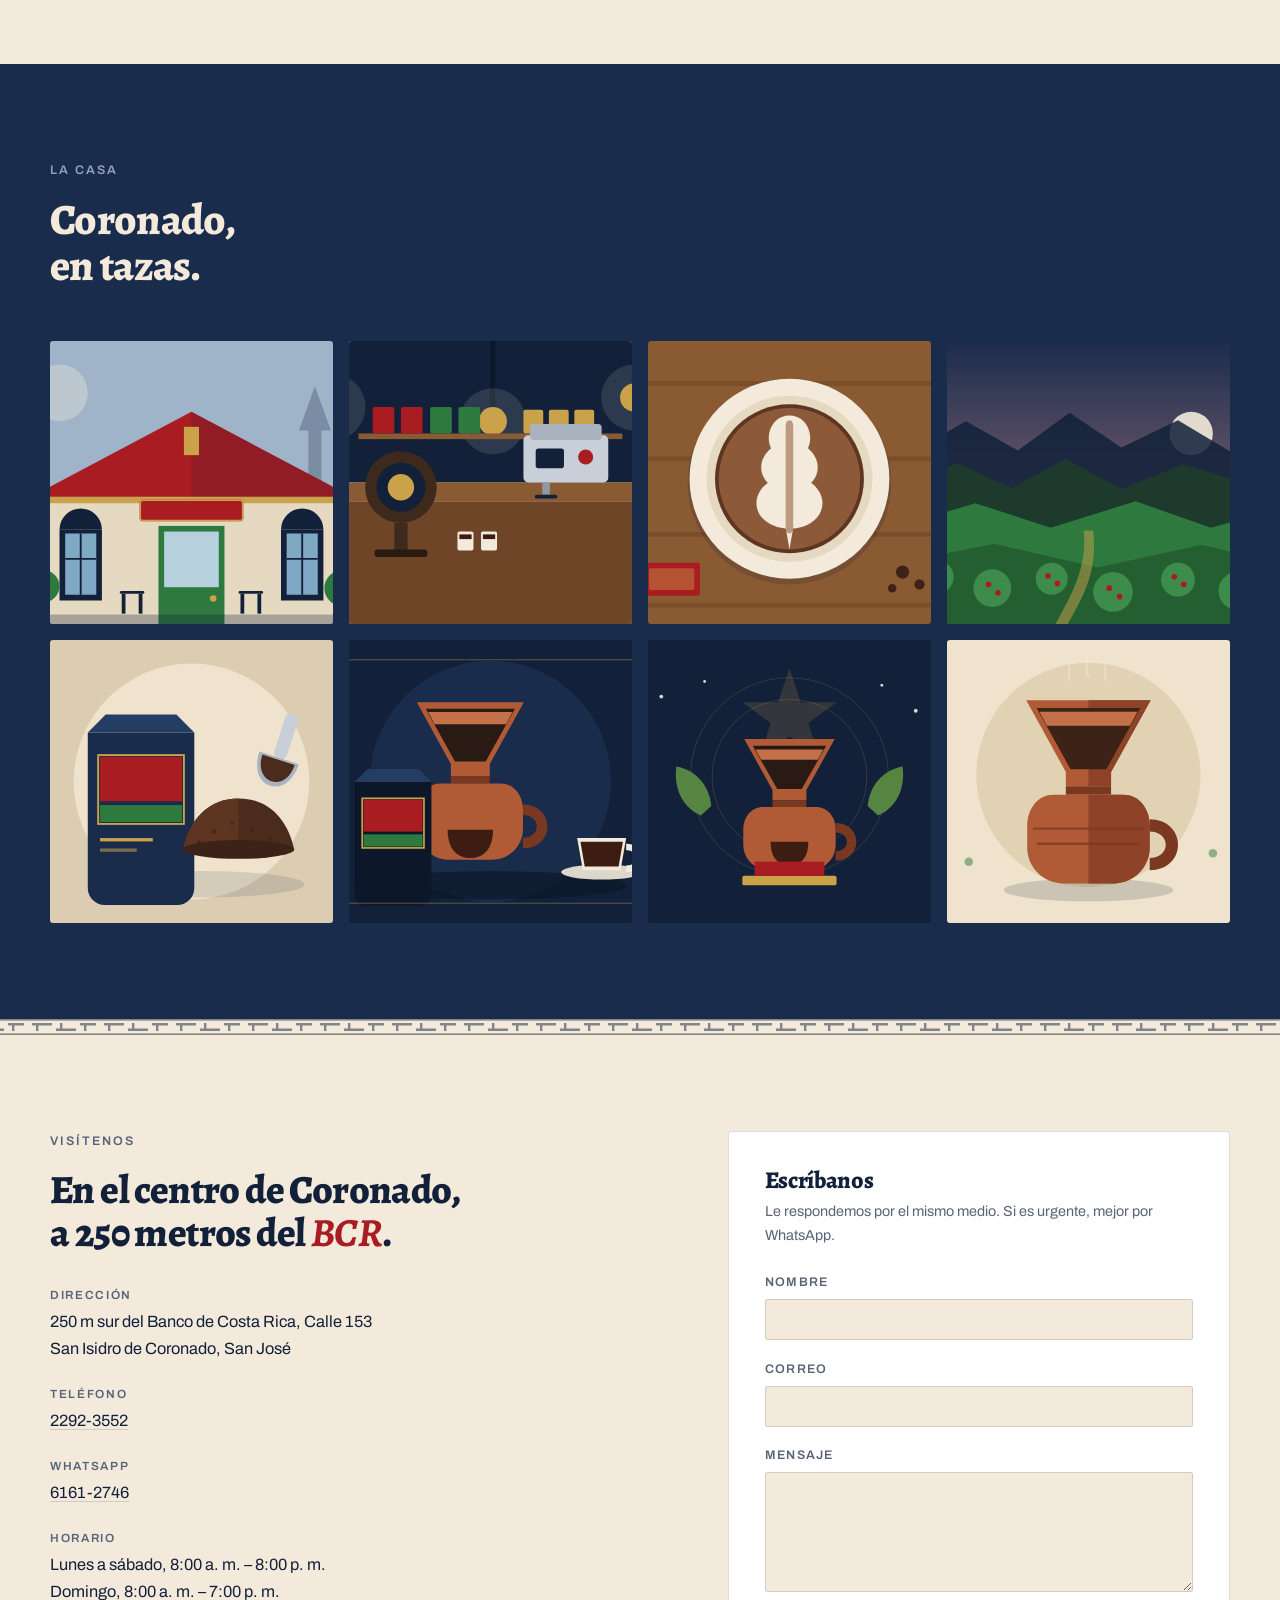
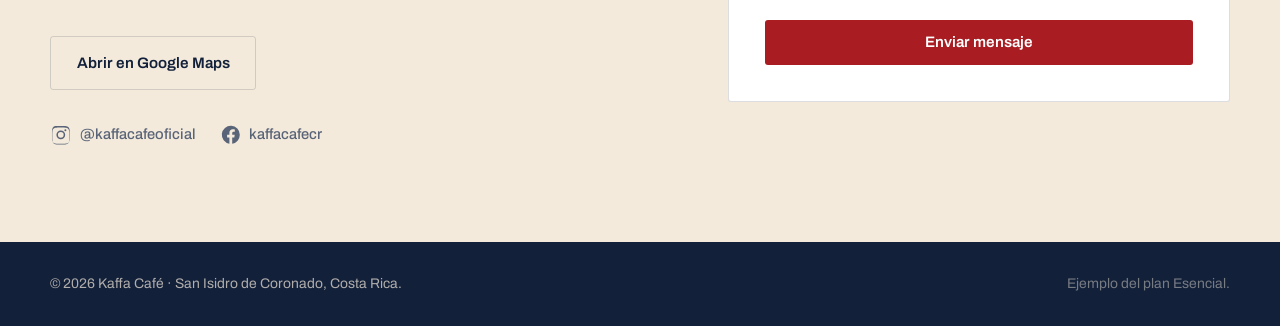
==== commit 4b727c3c: "La Profesional pasa a ser el sitio real, con dominio y logo propios Kaffa trabaja sobre el plan Prof" ====
--- a/esencial/index.html
+++ b/esencial/index.html
@@ -7,13 +7,16 @@
 <!-- ====== SEO técnico básico (lo que incluye el plan Esencial) ====== -->
 <title>Kaffa Café — Café de especialidad en Coronado, Costa Rica</title>
 <meta name="description" content="Kaffa Café, en el centro de San Isidro de Coronado desde 2003. Café de finca propia tostado en la casa, cuna de la Vandola. Horarios, ubicación y contacto.">
+<!-- Copia de demostración: no debe competir con el sitio real en Google. -->
+<meta name="robots" content="noindex, nofollow">
 <meta name="theme-color" content="#12203A">
-<link rel="canonical" href="https://kaffacaffe.netlify.app/esencial/">
+<link rel="canonical" href="https://kaffacafecr.com/esencial/">
 <meta property="og:type" content="website">
 <meta property="og:locale" content="es_CR">
 <meta property="og:title" content="Kaffa Café — Coronado, Costa Rica">
 <meta property="og:description" content="Café de especialidad de finca propia, tostado en la casa. Aquí nació la Vandola.">
-<meta property="og:image" content="../assets/img/vandola-servicio.svg">
+<meta property="og:url" content="https://kaffacafecr.com/esencial/">
+<meta property="og:image" content="https://kaffacafecr.com/assets/img/og.png">
 <link rel="icon" href="data:image/svg+xml,%3Csvg xmlns='http://www.w3.org/2000/svg' viewBox='0 0 64 64'%3E%3Crect width='64' height='64' fill='%23C9A24A'/%3E%3Crect x='3' y='3' width='58' height='34' fill='%23A81C22'/%3E%3Crect x='3' y='40' width='58' height='21' fill='%232E7A3E'/%3E%3Ccircle cx='32' cy='20' r='9' fill='%23F3EADB'/%3E%3Ccircle cx='32' cy='50' r='6' fill='%23F3EADB'/%3E%3C/svg%3E">
 
 <link rel="preconnect" href="https://fonts.googleapis.com">
@@ -25,41 +28,12 @@
 
 <a class="saltar" href="#contenido">Saltar al contenido</a>
 
-<!-- ===========================================================
-     AVISO DE DEMOSTRACIÓN
-     Esto NO es parte del plan: es el rótulo que identifica esta
-     página como el ejemplo del plan Esencial. Para entregarla de
-     verdad, se borra este bloque <div class="aviso"> completo.
-     =========================================================== -->
-<div class="aviso">
-  <span><b>Ejemplo · Plan Esencial ($200)</b> — una sola sección, 4 servicios, 8 fotos.</span>
-  <span class="aviso__enlaces">
-    <a href="../profesional/index.html">Ver Profesional</a>
-    <a href="../index.html">Ver A Medida</a>
-  </span>
-</div>
 
 <header class="cabecera">
   <div class="envoltura cabecera__caja">
 
     <a class="logo" href="#inicio" aria-label="Kaffa Café, inicio">
-      <svg viewBox="0 0 400 160" xmlns="http://www.w3.org/2000/svg" role="img" aria-label="Kaffa Café">
-        <rect width="400" height="160" fill="#C9A24A"/>
-        <rect x="6" y="6" width="278" height="92" fill="#A81C22"/>
-        <rect x="292" y="6" width="102" height="148" fill="#12203A"/>
-        <rect x="6" y="104" width="278" height="50" fill="#2E7A3E"/>
-        <text x="26" y="80" font-family="Yellowtail, cursive" font-size="72" fill="#F3EADB">Kaffa</text>
-        <text x="52" y="139" font-family="Archivo, sans-serif" font-size="24" font-weight="600" letter-spacing="17" fill="#F3EADB">Café</text>
-        <g transform="translate(343 80)">
-          <path d="M0 44 C0 14 0 -10 4 -34" stroke="#2E7A3E" stroke-width="4" fill="none" stroke-linecap="round"/>
-          <path d="M2 6 C-22 4 -32 -8 -30 -24 C-12 -22 0 -12 2 6Z" fill="#3D8C4C"/>
-          <path d="M4 -14 C28 -16 38 -28 36 -44 C18 -42 6 -32 4 -14Z" fill="#3D8C4C"/>
-          <path d="M2 -30 C-18 -32 -26 -42 -24 -54 C-10 -52 0 -44 2 -30Z" fill="#2E7A3E"/>
-          <circle cx="-14" cy="24" r="9" fill="#A81C22"/>
-          <circle cx="12" cy="30" r="9" fill="#C4302B"/>
-          <circle cx="-2" cy="42" r="8" fill="#A81C22"/>
-        </g>
-      </svg>
+      <img src="../assets/img/logo.png" alt="Kaffa Café" width="480" height="403">
     </a>
 
     <!-- Sin menú de navegación: el plan Esencial es una sola sección. -->
--- a/esencial/estilos.css
+++ b/esencial/estilos.css
@@ -144,19 +144,6 @@
 
 .ico { width: 1.15em; height: 1.15em; fill: currentColor; flex: none; }
 
-/* ---------- 4. Aviso de demostración (se borra al entregar) ---------- */
-.aviso {
-  background: var(--arena);
-  color: var(--noche);
-  font-size: .85rem;
-  display: flex; flex-wrap: wrap; align-items: center; justify-content: center;
-  gap: .4rem 1.1rem;
-  padding: .6rem 1.25rem;
-  text-align: center;
-}
-.aviso__enlaces { display: inline-flex; gap: 1.1rem; }
-.aviso a { font-weight: 600; text-underline-offset: 3px; }
-
 /* ---------- 5. Cabecera ---------- */
 .cabecera {
   background: var(--noche);
@@ -165,10 +152,13 @@
 }
 .cabecera__caja {
   display: flex; align-items: center; justify-content: space-between; gap: 1rem;
-  min-height: 68px;
+  min-height: 80px;
 }
 .logo { display: block; line-height: 0; }
-.logo svg { width: 104px; height: auto; }
+/* El logo es negro sobre transparencia y la barra es azul noche, así que se
+   invierte para que salga blanco. Al ser negro puro (RGB 0,0,0) el invertido
+   da blanco limpio, sin grises sucios. */
+.logo img { height: 58px; width: auto; filter: invert(1); }
 
 .cabecera__acciones { display: flex; align-items: center; gap: 1.1rem; }
 .tel {
@@ -400,7 +390,6 @@
   .servicios { grid-template-columns: 1fr; gap: 1.1rem; }
   .tel { display: none; }
   .sellos { gap: 1.25rem 2rem; }
-  .aviso { font-size: .78rem; }
 }
 
 /* ---------- 14. Preferencias del sistema ---------- */
@@ -413,7 +402,6 @@
 }
 
 @media print {
-  .aviso, .flotante, .cabecera__acciones, .contacto__forma, .galeria { display: none; }
   body { background: #fff; color: #000; }
   .heroe { background: #fff; color: #000; }
 }
